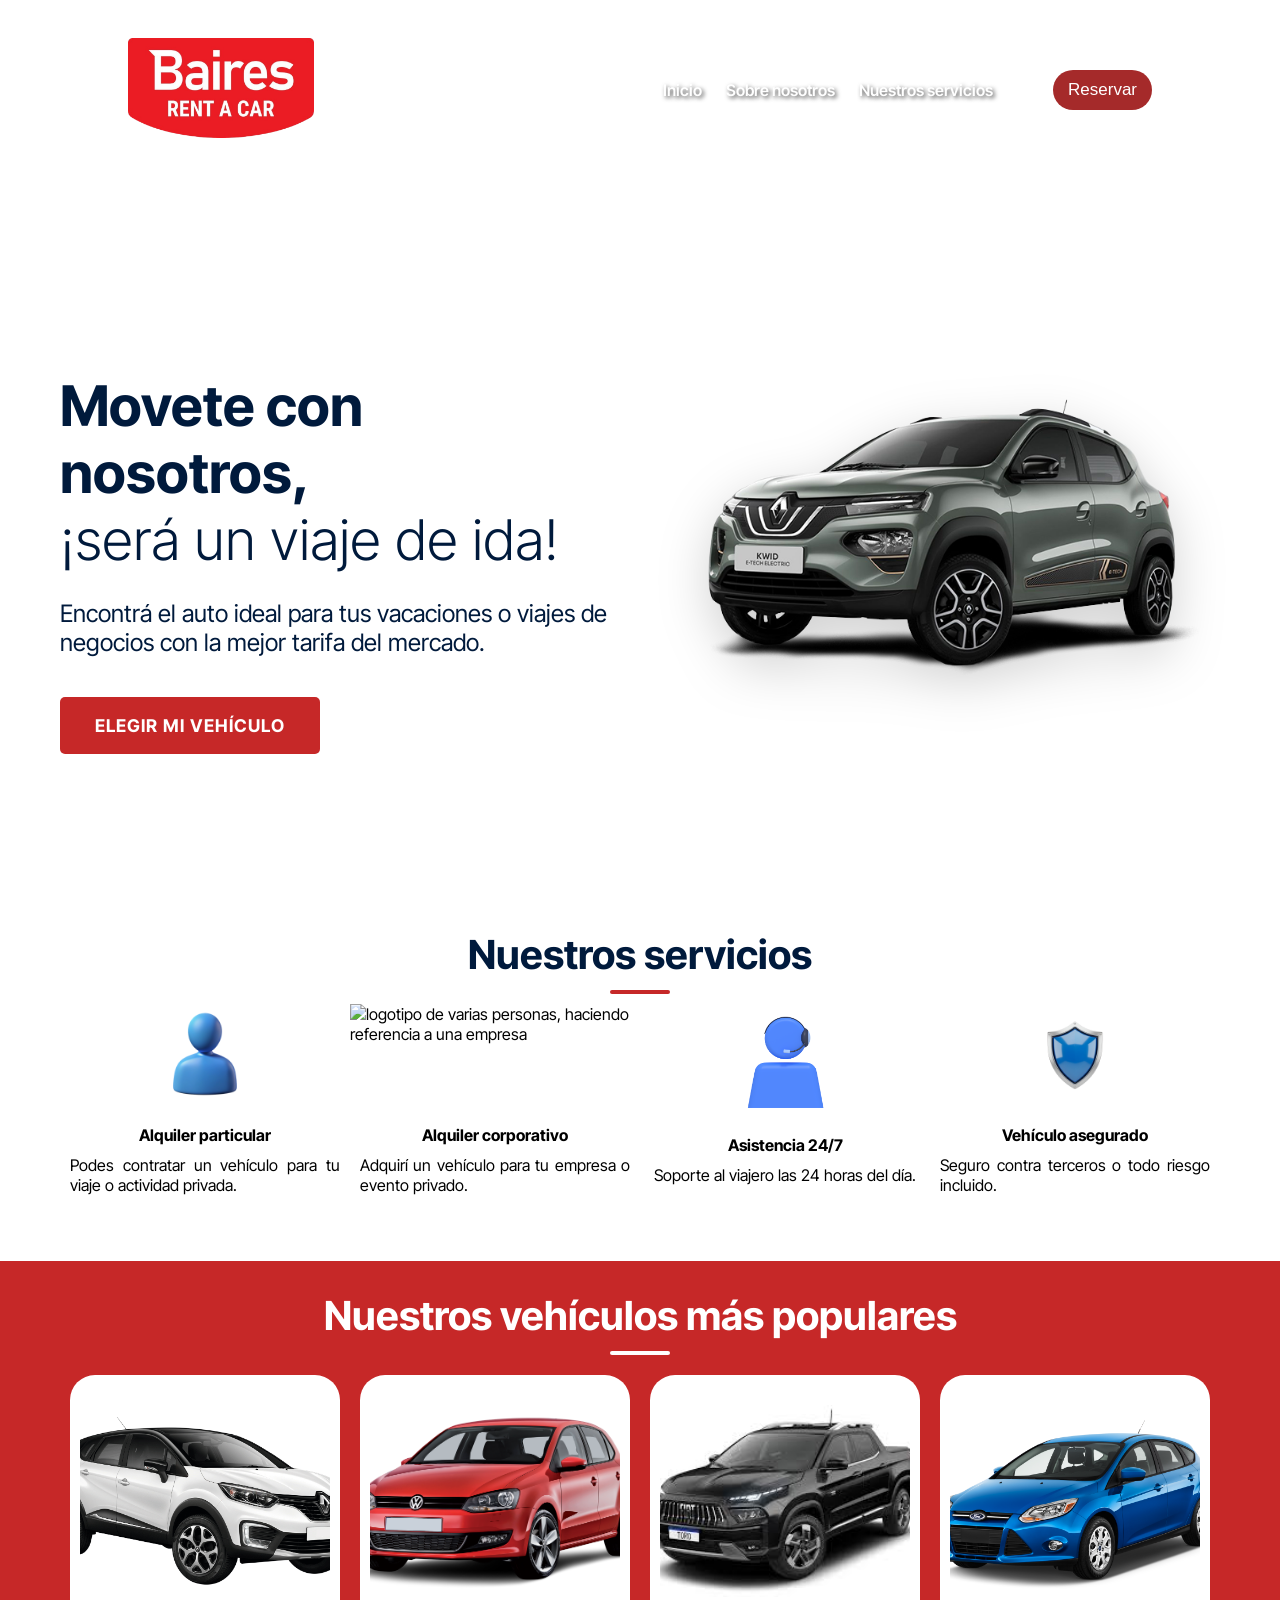
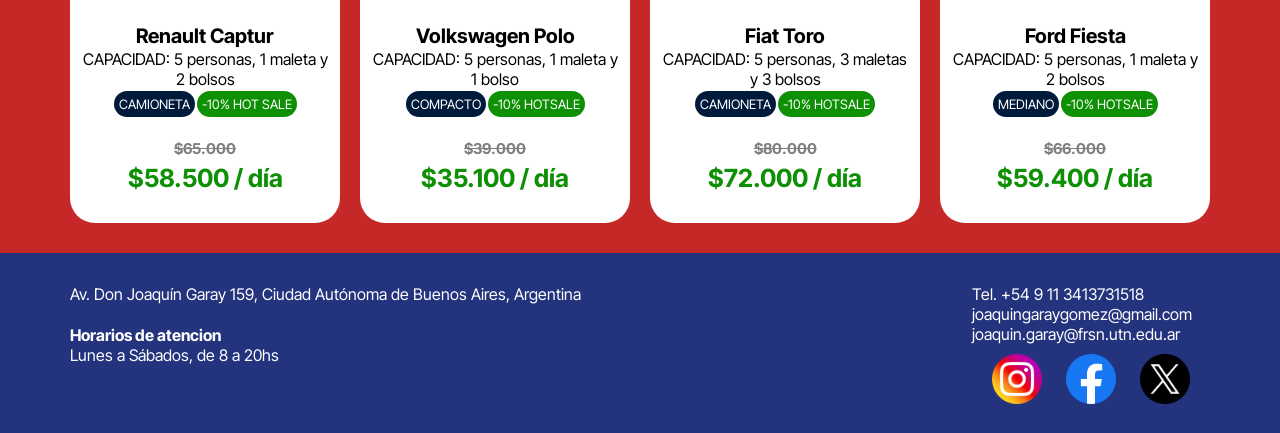
==== index.html @ 510e04db "Sube pagina web operativa" ====
<!doctype html>
<html lang="en">
  <head>
    <meta charset="UTF-8" />
    <meta name="viewport" content="width=device-width, initial-scale=1.0" />
    <link rel="shortcut icon" href="public/LOGO3.png" type="image/x-icon" />
    <link rel="stylesheet" href="styles.css" />
    <title>Baires - Rent a Car</title>
  </head>
  <body>
    <header>
      <div class="logo">
        <img
          src="public/LOGO_2-removebg-preview (1).png"
          alt="LOGOTIPO DE LA EMPRESA DE MARCA Baires"
        />
      </div>
      <nav>
        <ul class="navegacion">
          <li><a href="index.html">Inicio</a></li>
          <li><a href="aboutus.html">Sobre nosotros</a></li>
          <li><a href="#servicios">Nuestros servicios</a></li>
        </ul>
      </nav>
      <a href="form.html" class="button"><button type="button">Reservar</button></a>
    </header>
    <main>
      <section class="herosection">
        <div class="herotext">
          <h1>
            Movete con nosotros, <br /><span>¡será un viaje de ida!</span>
          </h1>
          <p>
            Encontrá el auto ideal para tus vacaciones o viajes de negocios con
            la mejor tarifa del mercado.
          </p>

          <a href="#popularsection" class="btn-hero">ELEGIR MI VEHÍCULO</a>
        </div>
        <div class="heroimgdiv">
          <img
            src="public/renault-kwid-electrico-transparente.png"
            class="heroimg"
            alt="IMAGEN renault kwid electrico color gris"
            width="400"
            height="300"
          />
        </div>
      </section>
      <section class="servicesection">
        <h2 class="sectiontitle" id="servicios">Nuestros servicios</h2>
        <div class="servicescontainer">
          <div class="servicebox">
            <img src="public/vector-particular.png" alt="logotipo persona, haciendo referencia a una persona particular" height="100" />
            <h4>Alquiler particular</h4>
            <p>
              Podes contratar un vehículo para tu viaje o actividad privada.
            </p>
          </div>
          <div class="servicebox">
            <img src="public/vector-empresa.png" alt="logotipo de varias personas, haciendo referencia a una empresa" height="100" />
            <h4>Alquiler corporativo</h4>
            <p>Adquirí un vehículo para tu empresa o evento privado.</p>
          </div>
          <div class="servicebox">
            <img src="public/vector-asistente.png" alt="logotipo de soporte tecnico, haciendo referencia a la asistencia al viajero" height="100" />
            <h4>Asistencia 24/7</h4>
            <p>Soporte al viajero las 24 horas del día.</p>
          </div>
          <div class="servicebox">
            <img src="public/vector-seguro.png" alt="logotipo de escudo, haciendo referencia a que los coches de Baires Rent a Car poseen seguro" height="100" />
            <h4>Vehículo asegurado</h4>
            <p>Seguro contra terceros o todo riesgo incluido.</p>
          </div>
        </div>
      </section>
      <section class="servicesection" id="popularsection">
        <h2 class="sectiontitle" id="populartitle">
          Nuestros vehículos más populares
        </h2>
        <div class="servicescontainer">
          <div class="popularcarbox">
            <div class="carpiccontainer">
              <img src="public/Renault-Captur.png" alt="Imagen de auto modelo Renault Capture" class="carpic" />
            </div>
            <h4>Renault Captur</h4>
            <p>CAPACIDAD: 5 personas, 1 maleta y 2 bolsos</p>
            <div class="cartags">
              <p class="typetag">CAMIONETA</p>
              <p class="offertag">-10% HOT SALE</p>
            </div>
            <div class="precios">
              <p class="preciosindescuento">$65.000</p>
              <p class="preciofinal">$58.500 / día</p>
            </div>
          </div>
          <div class="popularcarbox">
            <div class="carpiccontainer">
              <img src="public/volswagenpolopngcar.png" alt="Imagen de auto modelo Volkswagen Polo" class="carpic" />
            </div>
            <h4>Volkswagen Polo</h4>
            <p>CAPACIDAD: 5 personas, 1 maleta y 1 bolso</p>
            <div class="cartags">
              <p class="typetag">COMPACTO</p>
              <p class="offertag">-10% HOTSALE</p>
            </div>
            <div class="precios">
              <p class="preciosindescuento">$39.000</p>
              <p class="preciofinal">$35.100 / día</p>
            </div>
          </div>
          <div class="popularcarbox">
            <div class="carpiccontainer">
              <img src="public/fiattoropng.jpg" alt="Imagen de auto modelo Fiat Toro" class="carpic" />
            </div>

            <h4>Fiat Toro</h4>
            <p>CAPACIDAD: 5 personas, 3 maletas y 3 bolsos</p>
            <div class="cartags">
              <p class="typetag">CAMIONETA</p>
              <p class="offertag">-10% HOTSALE</p>
            </div>
            <div class="precios">
              <p class="preciosindescuento">$80.000</p>
              <p class="preciofinal">$72.000 / día</p>
            </div>
          </div>
          <div class="popularcarbox">
            <div class="carpiccontainer">
              <img src="public/fordfiestapng.png" alt="Imagen de auto modelo Ford Fiesta" class="carpic" />
            </div>
            <h4>Ford Fiesta</h4>
            <p>CAPACIDAD: 5 personas, 1 maleta y 2 bolsos</p>
            <div class="cartags">
              <p class="typetag">MEDIANO</p>
              <p class="offertag">-10% HOTSALE</p>
            </div>
            <div class="precios">
              <p class="preciosindescuento">$66.000</p>
              <p class="preciofinal">$59.400 / día</p>
            </div>
          </div>
        </div>
    </main>
    <footer>
      <div class="maincontactinfo">
        <div class="locationinfo">
          <p>Av. Don Joaquín Garay 159, Ciudad Autónoma de Buenos Aires, Argentina</p>
          <H4>Horarios de atencion</H6>
          <p>Lunes a Sábados, de 8 a 20hs</p>
        </div>
        <div class="contactinfo">
          <p>Tel. +54 9 11 3413731518
            <br>
            joaquingaraygomez@gmail.com
            <br>
            joaquin.garay@frsn.utn.edu.ar</p>
            <div class="socialmedias">
              <a href="https://www.instagram.com" target="_blank">
                <img src="public/instagram.png" alt="Logo de red social instagram">
              </a>
              <a href="https://www.facebook.com" target="_blank">
                <img src="public/facebook.png" alt="Logo de red social facebook">
              </a>
              <a href="https://www.x.com" target="_blank">
                <img src="public/x.png" alt="Logo de red social instagram">
              </a>
            </div>
        </div>
      </div>
    </footer>
  </body>
</html>
---- styles.css ----
@import url("https://fonts.googleapis.com/css2?family=Inter+Tight:ital,wght@0,100..900;1,100..900&display=swap");

html {
  scroll-behavior: smooth;
}

* {
  box-sizing: border-box;
}

body {
  font-family: "Inter Tight", sans-serif;
  padding: 0;
  margin: 0;
  display: flex;
  flex-direction: column;
  align-items: center;
}
header {
  width: 100%;
  height: 20vh;
  padding: 5px 10%;
  display: flex;
  justify-content: flex-end;
  align-items: center;
  background-image:
    linear-gradient(rgba(0, 0, 0, 0.685)),
    url(public/Gemini_Generated_Image_xmw02txmw02txmw0.png);
  background-position: center;
  background-size: cover;
  position: sticky;
}
header nav {
  padding: 0;
  display: flex;
  justify-content: flex-end;
  list-style: none;
}
header nav ul {
  list-style: none;
}
header nav ul li {
  display: inline-block;
  padding: 0 10px;
  cursor: pointer;
  transition: all 0.5s ease 0s;
}
header nav a {
  color: white;
  font-weight: 600;
  text-shadow: 2px 2px 4px rgba(0, 0, 0, 0.7);
  text-decoration: none;
}
header .button button {
  margin-left: 50px;
  font-size: 17px;
  padding: 10px 15px;
  border: 0;
  color: white;
  background-color: brown;
  border-radius: 50px;
  cursor: pointer;
  transition: all 0.5s ease 0s;
}
header .button button:hover {
  background-color: aliceblue;
  color: brown;
  transform: scale(1.1);
}
header nav ul li:hover {
  text-emphasis: 1;
  color: brown;
  transform: scale(1.1);
}

header .logo {
  margin-right: auto;
  background-color: none;
}
.logo img {
  min-height: 100px;
  max-height: 100px;
  width: auto;
}

.herosection {
  width: 100%;
  min-height: 80vh;
  display: flex;
  align-items: center;
  justify-content: center;
  background-color: #ffffff;
  padding: 10px 60px;
  box-sizing: border-box;
}
.herotext {
  flex: 1;
  padding-right: 50px;
  text-align: left;
}
.herotext h1 {
  font-size: 3.5rem;
  line-height: 1.2;
  color: #001a3c;
  margin-bottom: 20px;
}
.herotext h1 span {
  font-weight: 300;
}
.herotext p {
  font-size: 1.5rem;
  color: #001a3c;
  margin-bottom: 40px;
}
.btn-hero {
  display: inline-block;
  background-color: #c62828;
  color: #ffffff;
  padding: 18px 35px;
  text-decoration: none;
  border-radius: 5px;
  font-size: 1.1rem;
  font-weight: bold;
  letter-spacing: 1px;
  transition: all 0.5s ease 0s;
}
.btn-hero:hover {
  background-color: #c45e5e;
  transform: scale(1.1);
}
.heroimgdiv {
  flex: 1;
  display: flex;
  justify-content: center;
}
.heroimg {
  width: 100%;
  max-width: 650px;
  height: auto;
  filter: drop-shadow(0px 15px 25px rgba(0, 0, 0, 0.18));
}

.servicesection {
  margin-top: 0;
  margin-bottom: 20px;
  padding: 20px 60px;
  height: auto;
}
.sectiontitle {
  font-size: 2.5rem;
  color: #001a3c;
  text-align: center;
  font-weight: 700;
  margin-top: 10px;
  margin-bottom: 10px;
  position: relative;
  padding-bottom: 15px;
}
.sectiontitle::after {
  content: "";
  position: absolute;
  bottom: 0;
  left: 50%;
  transform: translateX(-50%);
  width: 60px;
  height: 4px;
  background-color: #c62828;
  border-radius: 2px;
}

.servicescontainer {
  height: auto;
  display: flex;
  flex-direction: row;
  justify-content: space-between;
  align-items: center;
}

.servicebox {
  width: 200px;
  height: auto;
  display: flex;
  flex: 1;
  flex-direction: column;
  align-items: center;
}

.servicebox h4 {
  margin-bottom: 0;
}

.servicebox p {
  padding: 10px;
  margin-top: 0;
  text-align: justify;
}

.popularcarbox {
  margin: 10px;
  width: 256.525px;
  height: 447.775px;
  padding: 10px;
  display: flex;
  flex: 1;
  flex-direction: column;
  align-items: center;
  justify-content: center;
  background-color: rgb(255, 255, 255);
  border-radius: 25px;
}
.popularcarbox .cartags {
  width: 100%;
  display: flex;
  justify-content: center;
}

.popularcarbox .cartags .typetag {
  padding: 5px;
  background-color: #001a3c;
  color: white;
  border-radius: 20px;
  font-size: small;
  align-self: center;
}

.popularcarbox .cartags .offertag {
  padding: 5px;
  background-color: #0e9005;
  color: white;
  border-radius: 20px;
  font-size: small;
  align-self: center;
}
.carpiccontainer {
  height: 45%;
  width: 100%;
  overflow: hidden;
}
.carpiccontainer .carpic {
  width: 100%;
  height: 100%;
  object-fit: cover;
  object-position: bottom;
}

.popularcarbox h4 {
  font-size: 20px;
  margin-bottom: 0;
}

.popularcarbox p {
  margin: 1px;
  text-align: center;
}

#popularsection {
  background-color: #c62828;
  margin-bottom: 0;
}
#populartitle {
  color: white;
}

.precios {
  margin-top: 20px;
  font-size: 25px;
  justify-content: center;
  color: #0e9005;
  font-weight: bold;
}

.precios .preciosindescuento {
  font-size: 15px;
  color: grey;
  text-decoration: line-through;
  margin-bottom: 5px;
}

#popularsection .sectiontitle::after {
  background-color: #ffffff;
}

#aboutussection {
  display: flex;
  flex: 1;
  flex-direction: column;
  align-items: center;
  justify-content: center;
}
#aboutussection .estadisticas {
  padding: 10px;
  display: flex;
  justify-content: center;
  width: 100%;
}
#aboutussection .estadisticas .estadisticabox {
  margin: 10px;
  padding: 10px;
  display: flex;
  flex-direction: column;
  align-items: center;
  background-color: rgb(190, 185, 185);
  border-radius: 25px;
}
#aboutussection .estadisticas .estadisticabox strong {
  color: #c62828;
  font-weight: bold;
  font-size: 50px;
}
.aboutusinfocontainer p {
  font-size: 18px;
  text-align: justify;
}

.aboutusinfocontainer .aboutuspiccontainer {
  display: flex;
  justify-content: center;
  width: auto;
  height: auto;
  padding-top: 20px;
}
.aboutuspiccontainer .aboutuspic {
  width: 800px;
  object-fit: cover;
  object-position: bottom;
}

.detailcontainers {
  display: flex;
}

.detailcontainers .misiondetails {
  background-color: #c62828;
  color: white;
  border: 1px solid #ddd;
  border-radius: 8px;
  padding: 10px;
  margin-bottom: 15px;
}

.detailcontainers .misiondetails summary {
  font-size: large;
  font-weight: bold;
  cursor: pointer;
  outline: none;
  list-style: none;
}

.detailcontainers .misiondetails summary::before {
  content: " ➔ ";
  display: inline-block;
  transition: transform 0.2s ease;
}

.detailcontainers .misiondetails[open] summary::before {
  transform: rotate(90deg);
}

footer {
  width: 100%;
  height: 20vh;
  padding: 0 60px 0 60px;
  margin-bottom: 0;
  background-color: #23337d;
  display: flex;
  flex-direction: column;
  justify-content: center;
  align-items: center;
  color: white;
}
footer .maincontactinfo {
  width: 100%;
  display: flex;
  justify-content: space-between;
}
footer .locationinfo {
  margin: 0px 10px 0 10px;
}
footer .locationinfo h4 {
  margin-bottom: 0;
}
footer .locationinfo h4 + p {
  margin-top: 0;
}
footer .contactinfo {
  margin: 0 10px 0 10px;
}
footer .contactinfo p {
  margin-bottom: 0;
}
footer .socialmedias {
  margin: 0 10px;
}
footer .socialmedias img {
  width: 50px;
  margin: 10px;
}
footer .socialmedias a {
  text-decoration: none;
}

form {
  background-color: #ffffff;
  padding: 30px;
  border-radius: 8px;
  box-shadow: 0 4px 6px rgba(0, 0, 0, 0.1);
  max-width: 600px;
  width: 100%;
}

fieldset {
  border: 1px solid #e0e0e0;
  border-radius: 6px;
  padding: 20px;
  margin-bottom: 25px;
}

legend {
  font-weight: bold;
  color: #2c3e50;
  padding: 0 10px;
  font-size: 0.9rem;
  letter-spacing: 1px;
}

form > div,
fieldset > div {
  margin-bottom: 18px;
  display: flex;
  flex-direction: column;
}

fieldset > div:has(input[type="radio"]),
form > div:has(input[type="checkbox"]) {
  flex-direction: row;
  align-items: center;
  gap: 10px;
  flex-wrap: wrap;
}

label {
  margin-bottom: 6px;
  font-size: 0.9rem;
  font-weight: 600;
  color: #4a5568;
}

input[type="radio"] + label,
input[type="checkbox"] + label {
  margin-bottom: 0;
  font-weight: normal;
  cursor: pointer;
}

input[type="text"],
input[type="tel"],
input[type="number"],
input[type="datetime-local"],
input[type="date"],
select {
  width: 100%;
  padding: 10px;
  border: 1px solid #cbd5e1;
  border-radius: 4px;
  font-size: 1rem;
  background-color: #fff;
  box-sizing: border-box;
  transition:
    border-color 0.2s,
    box-shadow 0.2s;
}

input:focus,
select:focus {
  outline: none;
  border-color: #3b82f6;
  box-shadow: 0 0 0 3px rgba(59, 130, 246, 0.15);
}

button[type="submit"] {
  background-color: #2563eb;
  color: white;
  border: none;
  padding: 12px 20px;
  font-size: 1rem;
  font-weight: bold;
  border-radius: 6px;
  cursor: pointer;
  width: 100%;
  transition: background-color 0.2s;
  margin-top: 10px;
}

button[type="submit"]:hover {
  background-color: #1d4ed8;
}

a {
  color: #2563eb;
  text-decoration: none;
}

a:hover {
  text-decoration: underline;
}

.form-buttons {
  display: flex;
  flex-direction: row;
  gap: 15px;
  margin-top: 15px;
}

button[type="reset"] {
  background-color: #e2e8f0;
  color: #475569;
  border: none;
  padding: 12px 20px;
  font-size: 1rem;
  font-weight: bold;
  border-radius: 6px;
  cursor: pointer;
  transition: background-color 0.2s;
}

button[type="reset"]:hover {
  background-color: #cbd5e1;
}

@media (max-width: 992px) {
  header {
    padding: 5px 5%;
  }

  .servicescontainer {
    flex-wrap: wrap;
    justify-content: center;
    gap: 30px;
  }

  #popularsection {
    padding: 20px 10px;
  }

  #popularsection .servicescontainer {
    display: flex;
    flex-wrap: wrap;
    justify-content: center;
  }
}

@media (max-width: 768px) {
  header {
    height: auto;
    flex-direction: column;
    padding: 15px 20px;
    gap: 15px;
    position: static;
  }

  header nav {
    justify-content: center;
    width: 100%;
  }

  header nav ul {
    padding: 0;
    margin: 0;
    display: flex;
    flex-wrap: wrap;
    justify-content: center;
    gap: 10px;
  }

  header .button button {
    margin-left: 0;
    width: 100%;
  }

  .herosection {
    flex-direction: column;
    padding: 30px 20px;
    text-align: center;
  }

  .herotext {
    padding-right: 0;
    margin-bottom: 40px;
    text-align: center;
  }

  .herotext h1 {
    font-size: 2.2rem;
  }

  .herotext p {
    font-size: 1.2rem;
  }

  .heroimgdiv {
    width: 100%;
  }

  .servicesection {
    padding: 20px;
  }

  .sectiontitle {
    font-size: 2rem;
  }

  .servicescontainer {
    flex-direction: column;
    align-items: center;
    gap: 25px;
  }

  .servicebox {
    width: 100%;
    max-width: 280px;
  }

  #aboutussection .estadisticas {
    flex-direction: column;
    align-items: center;
    gap: 15px;
  }

  #aboutussection .estadisticas .estadisticabox {
    width: 100%;
    max-width: 280px;
    margin: 0;
  }

  .aboutuspiccontainer .aboutuspic {
    width: 100%;
    height: auto;
  }

  .detailcontainers {
    flex-direction: column;
    width: 100%;
    padding: 0 10px;
  }

  footer {
    height: auto;
    padding: 20px;
  }

  footer .maincontactinfo {
    flex-direction: column;
    align-items: center;
    text-align: center;
    gap: 20px;
  }

  footer .locationinfo,
  footer .contactinfo,
  footer .socialmedias {
    margin: 5px 0;
  }
}

@media (max-width: 400px) {
  body {
    padding: 0;
  }

  form {
    padding: 15px;
    border-radius: 4px;
  }

  fieldset {
    padding: 10px;
  }

  .popularcarbox {
    width: 100%;
    max-width: 280px;
    margin: 10px 0;
  }

  .form-buttons {
    flex-direction: column;
  }

  button[type="reset"] {
    width: 100%;
  }
}
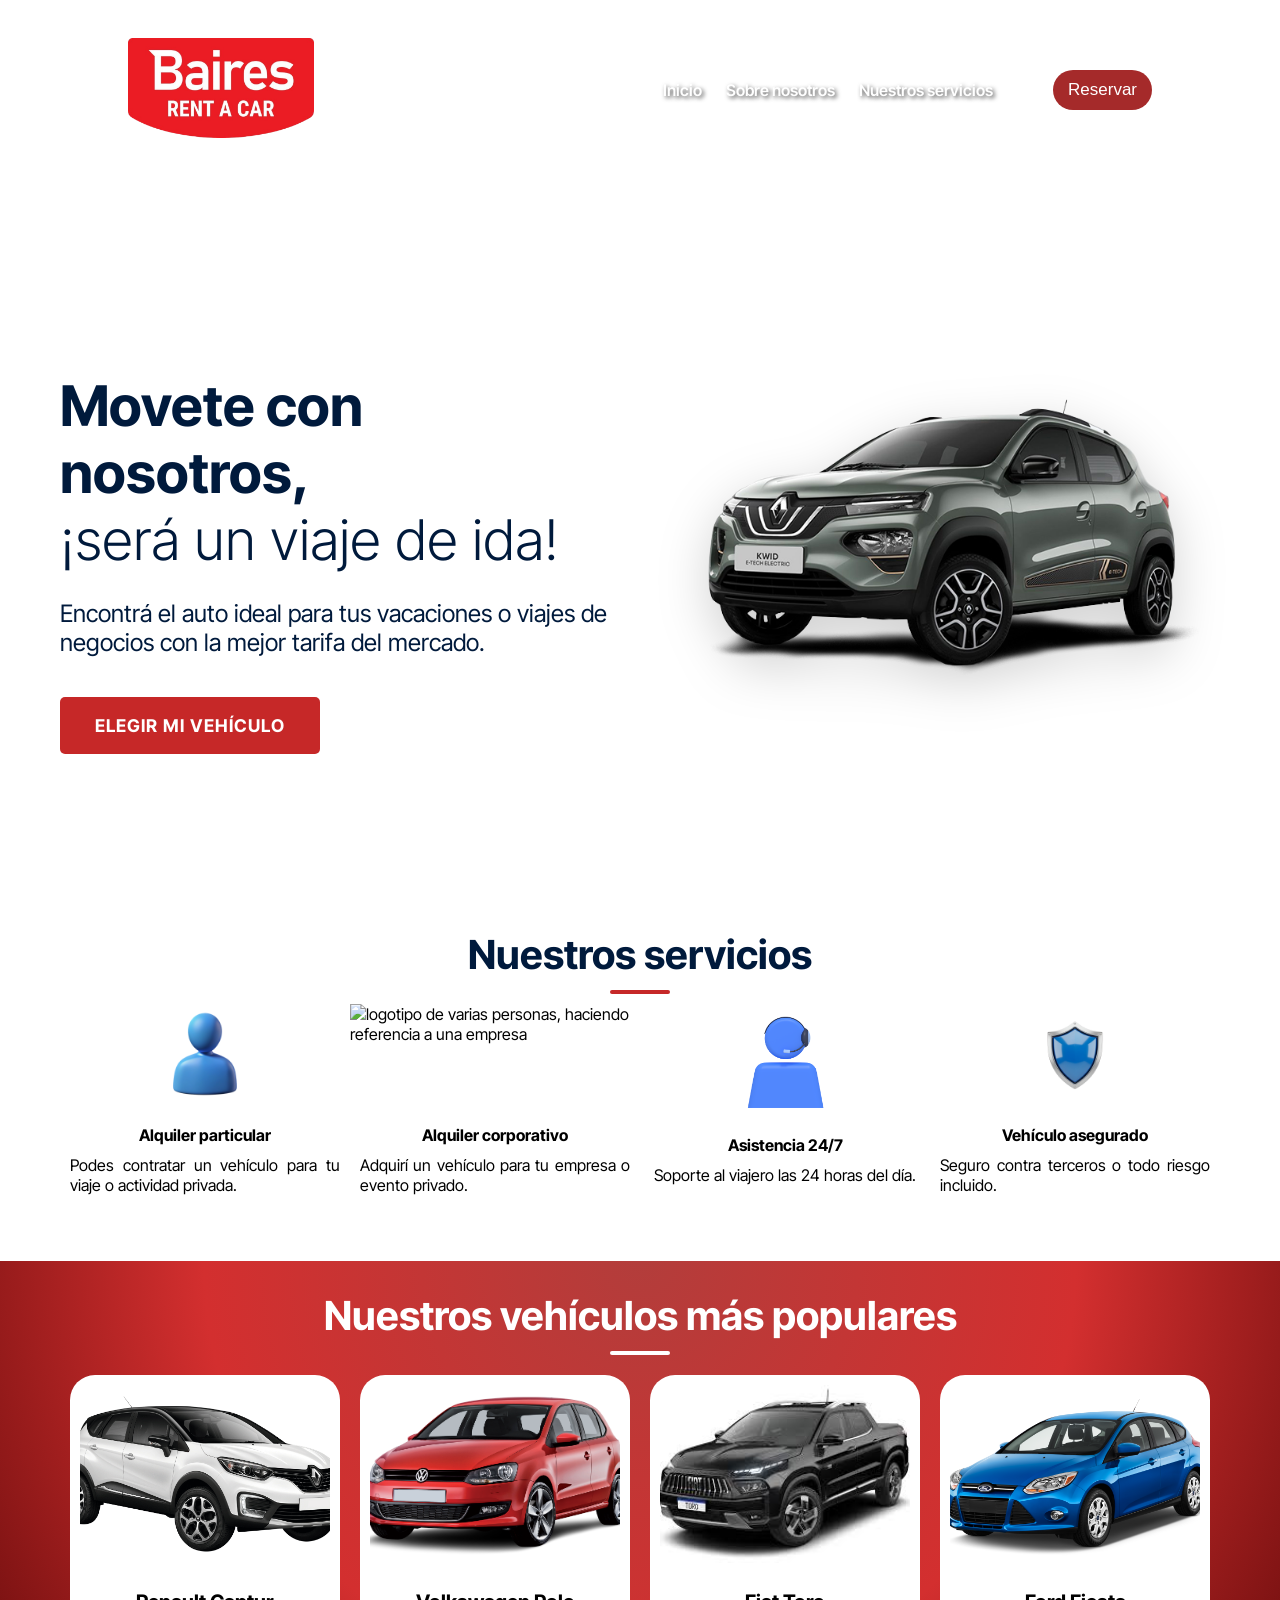
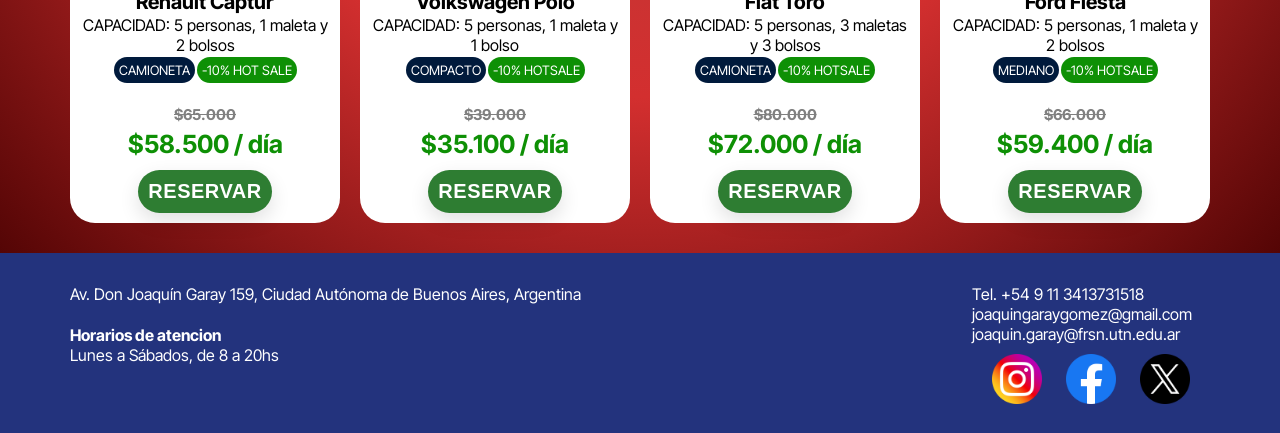
==== commit 6efdeaed: "Agrega boton de compra para el panel de PopularCars y mejora fondo de PopularCars" ====
--- a/index.html
+++ b/index.html
@@ -93,6 +93,9 @@
               <p class="preciosindescuento">$65.000</p>
               <p class="preciofinal">$58.500 / día</p>
             </div>
+            <div class="buybuttoncontainer">
+              <A href="form.html" type="button"><button class="buybutton" >RESERVAR</button></A>
+            </div>
           </div>
           <div class="popularcarbox">
             <div class="carpiccontainer">
@@ -107,6 +110,9 @@
             <div class="precios">
               <p class="preciosindescuento">$39.000</p>
               <p class="preciofinal">$35.100 / día</p>
+            </div>
+            <div class="buybuttoncontainer">
+              <A href="form.html" type="button"><button class="buybutton">RESERVAR</button></A>
             </div>
           </div>
           <div class="popularcarbox">
@@ -124,6 +130,9 @@
               <p class="preciosindescuento">$80.000</p>
               <p class="preciofinal">$72.000 / día</p>
             </div>
+            <div class="buybuttoncontainer">
+              <A href="form.html" type="button"><button class="buybutton">RESERVAR</button></A>
+            </div>
           </div>
           <div class="popularcarbox">
             <div class="carpiccontainer">
@@ -138,6 +147,9 @@
             <div class="precios">
               <p class="preciosindescuento">$66.000</p>
               <p class="preciofinal">$59.400 / día</p>
+            </div>
+            <div class="buybuttoncontainer">
+              <A href="form.html" type="button"><button class="buybutton">RESERVAR</button></A>
             </div>
           </div>
         </div>
--- a/styles.css
+++ b/styles.css
@@ -253,8 +253,33 @@
   text-align: center;
 }
 
+.buybuttoncontainer {
+  margin-top: 10px;
+}
+
+.buybutton {
+  border: none;
+  padding: 10px;
+  background-color: #2e7d32;
+  color: white;
+  border-radius: 100px;
+  font-size: 20px;
+  font-weight: bold;
+  letter-spacing: 0.5px;
+  cursor: pointer;
+  transition: ease-in-out 0.7s;
+  box-shadow: 0 8px 20px rgba(0, 0, 0, 0.12);
+}
+
+.buybutton:hover {
+  background-color: #34ae3c;
+  transform: scale(1.1);
+  box-shadow: 0 12px 18px rgba(0, 0, 0, 0.18);
+}
+
 #popularsection {
   background-color: #c62828;
+  background: radial-gradient(circle at top, #b33d3b, #d32f2f, #540505);
   margin-bottom: 0;
 }
 #populartitle {
@@ -487,7 +512,7 @@
   border-radius: 6px;
   cursor: pointer;
   width: 100%;
-  transition: background-color 0.2s;
+  transition: ease-in-out 0.2s;
   margin-top: 10px;
 }
 
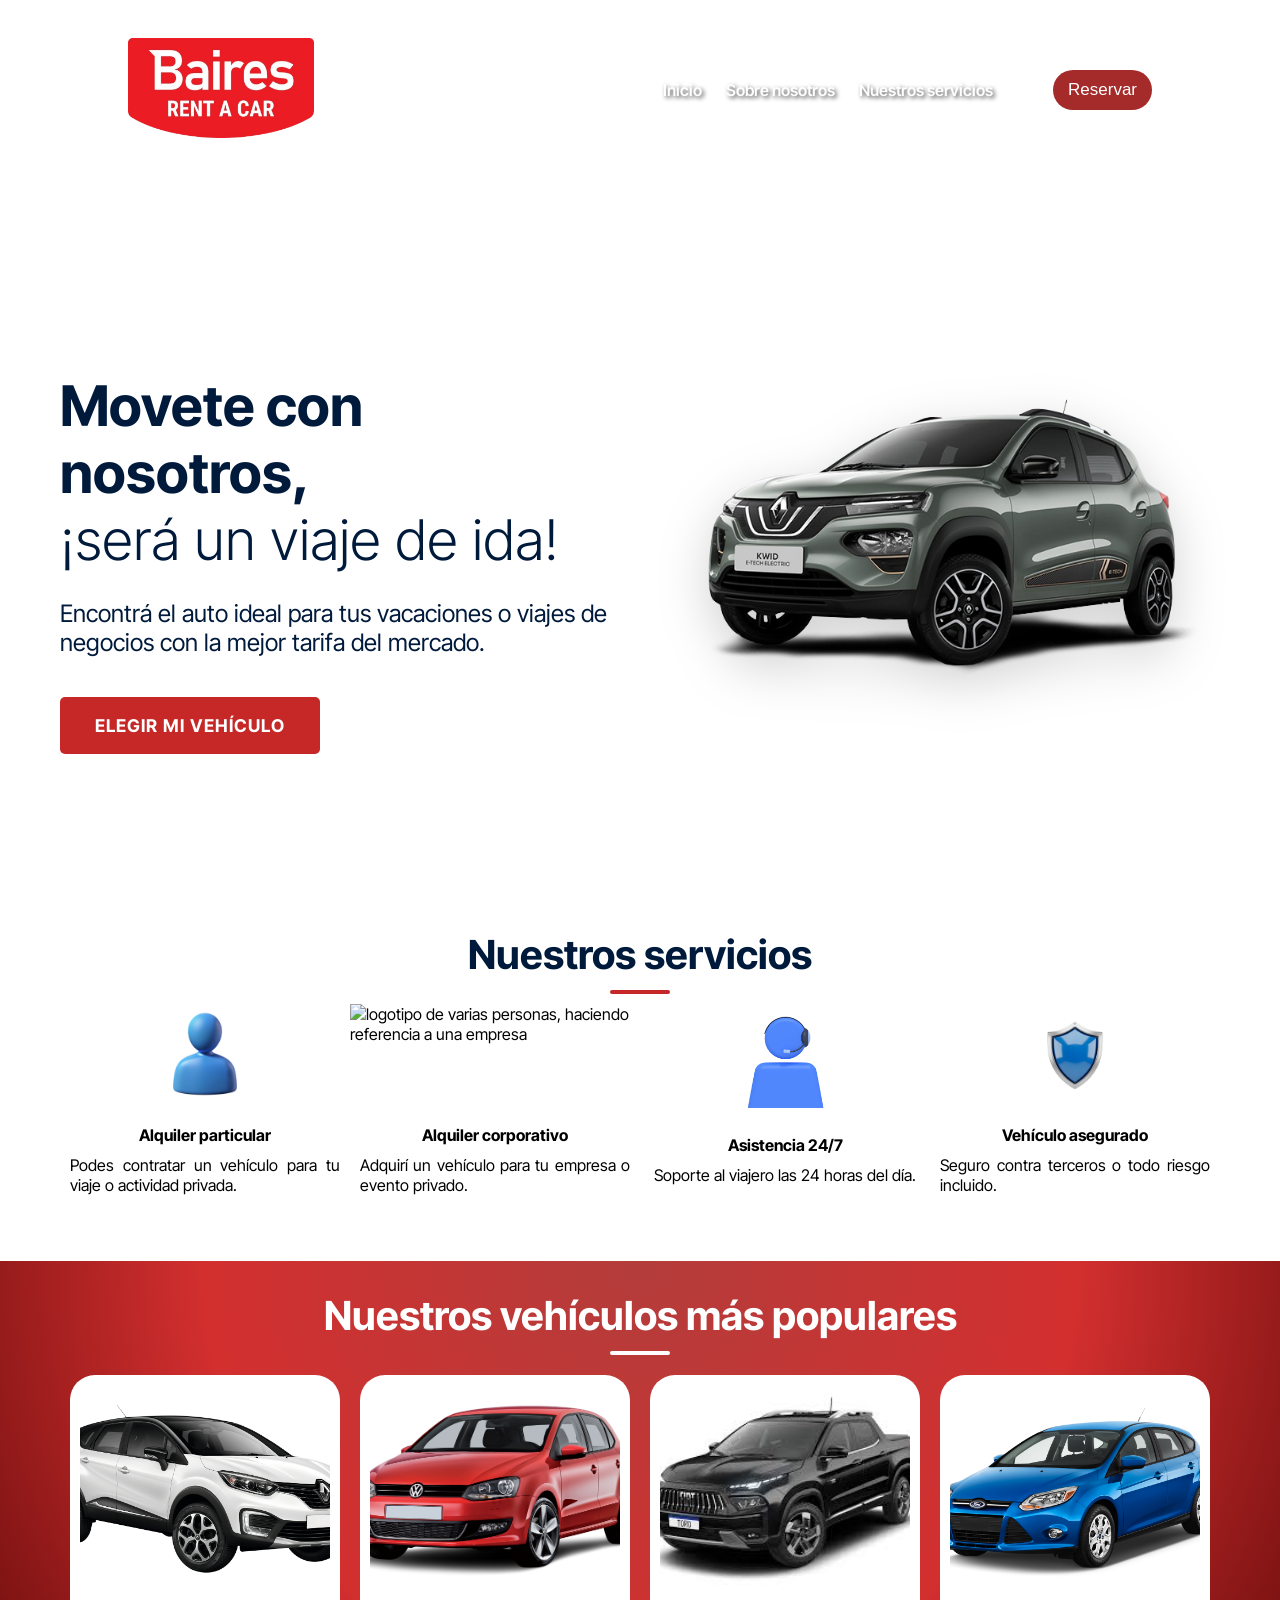
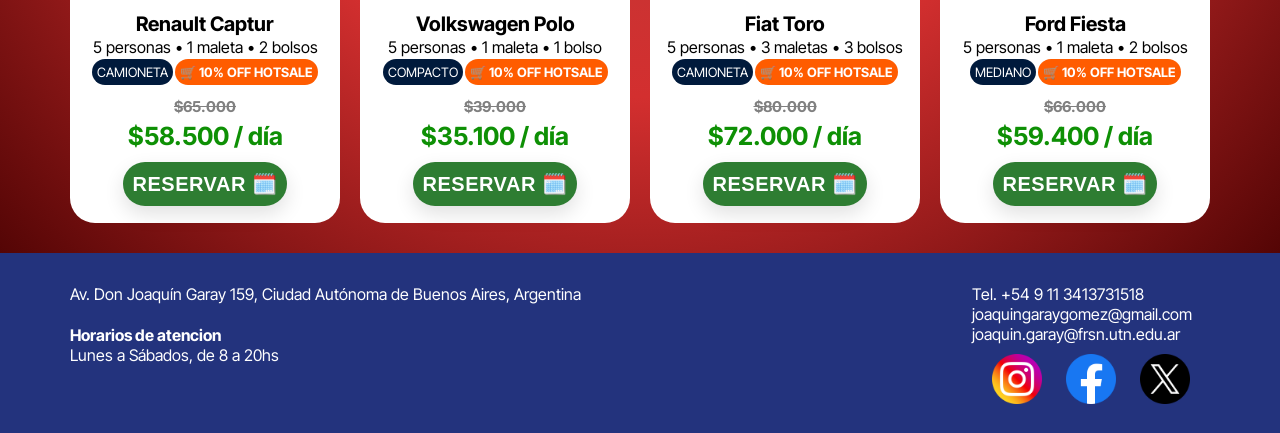
==== commit 132b1308: "Mejora estética de botones de compra y fondo de pantalla en POPULARCARS" ====
--- a/index.html
+++ b/index.html
@@ -84,17 +84,17 @@
               <img src="public/Renault-Captur.png" alt="Imagen de auto modelo Renault Capture" class="carpic" />
             </div>
             <h4>Renault Captur</h4>
-            <p>CAPACIDAD: 5 personas, 1 maleta y 2 bolsos</p>
+            <p>5 personas • 1 maleta • 2 bolsos</p>
             <div class="cartags">
               <p class="typetag">CAMIONETA</p>
-              <p class="offertag">-10% HOT SALE</p>
+              <p class="offertag">🛒 <STRONG>10% OFF HOTSALE</STRONG></p>
             </div>
             <div class="precios">
               <p class="preciosindescuento">$65.000</p>
               <p class="preciofinal">$58.500 / día</p>
             </div>
             <div class="buybuttoncontainer">
-              <A href="form.html" type="button"><button class="buybutton" >RESERVAR</button></A>
+              <A href="form.html" type="button"><button class="buybutton" >RESERVAR 🗓️</button></A>
             </div>
           </div>
           <div class="popularcarbox">
@@ -102,17 +102,17 @@
               <img src="public/volswagenpolopngcar.png" alt="Imagen de auto modelo Volkswagen Polo" class="carpic" />
             </div>
             <h4>Volkswagen Polo</h4>
-            <p>CAPACIDAD: 5 personas, 1 maleta y 1 bolso</p>
+            <p>5 personas • 1 maleta • 1 bolso</p>
             <div class="cartags">
               <p class="typetag">COMPACTO</p>
-              <p class="offertag">-10% HOTSALE</p>
+              <p class="offertag">🛒 <STRONG>10% OFF HOTSALE</STRONG></p>
             </div>
             <div class="precios">
               <p class="preciosindescuento">$39.000</p>
               <p class="preciofinal">$35.100 / día</p>
             </div>
             <div class="buybuttoncontainer">
-              <A href="form.html" type="button"><button class="buybutton">RESERVAR</button></A>
+              <A href="form.html" type="button"><button class="buybutton">RESERVAR 🗓️</button></A>
             </div>
           </div>
           <div class="popularcarbox">
@@ -121,17 +121,17 @@
             </div>
 
             <h4>Fiat Toro</h4>
-            <p>CAPACIDAD: 5 personas, 3 maletas y 3 bolsos</p>
+            <p>5 personas • 3 maletas • 3 bolsos</p>
             <div class="cartags">
               <p class="typetag">CAMIONETA</p>
-              <p class="offertag">-10% HOTSALE</p>
+              <p class="offertag">🛒 <STRONG>10% OFF HOTSALE</STRONG></p>
             </div>
             <div class="precios">
               <p class="preciosindescuento">$80.000</p>
               <p class="preciofinal">$72.000 / día</p>
             </div>
             <div class="buybuttoncontainer">
-              <A href="form.html" type="button"><button class="buybutton">RESERVAR</button></A>
+              <A href="form.html" type="button"><button class="buybutton">RESERVAR 🗓️</button></A>
             </div>
           </div>
           <div class="popularcarbox">
@@ -139,17 +139,17 @@
               <img src="public/fordfiestapng.png" alt="Imagen de auto modelo Ford Fiesta" class="carpic" />
             </div>
             <h4>Ford Fiesta</h4>
-            <p>CAPACIDAD: 5 personas, 1 maleta y 2 bolsos</p>
+            <p>5 personas • 1 maleta • 2 bolsos</p>
             <div class="cartags">
               <p class="typetag">MEDIANO</p>
-              <p class="offertag">-10% HOTSALE</p>
+              <p class="offertag">🛒 <STRONG>10% OFF HOTSALE</STRONG></p>
             </div>
             <div class="precios">
               <p class="preciosindescuento">$66.000</p>
               <p class="preciofinal">$59.400 / día</p>
             </div>
             <div class="buybuttoncontainer">
-              <A href="form.html" type="button"><button class="buybutton">RESERVAR</button></A>
+              <A href="form.html" type="button"><button class="buybutton">RESERVAR 🗓️</button></A>
             </div>
           </div>
         </div>
--- a/styles.css
+++ b/styles.css
@@ -225,7 +225,7 @@
 
 .popularcarbox .cartags .offertag {
   padding: 5px;
-  background-color: #0e9005;
+  background-color: #ff5c00;
   color: white;
   border-radius: 20px;
   font-size: small;
@@ -273,11 +273,12 @@
 
 .buybutton:hover {
   background-color: #34ae3c;
-  transform: scale(1.1);
+  transform: scale(1.1) translateY(-2px);
   box-shadow: 0 12px 18px rgba(0, 0, 0, 0.18);
 }
 
 #popularsection {
+  width: 100%;
   background-color: #c62828;
   background: radial-gradient(circle at top, #b33d3b, #d32f2f, #540505);
   margin-bottom: 0;
@@ -287,7 +288,7 @@
 }
 
 .precios {
-  margin-top: 20px;
+  margin-top: 10px;
   font-size: 25px;
   justify-content: center;
   color: #0e9005;
